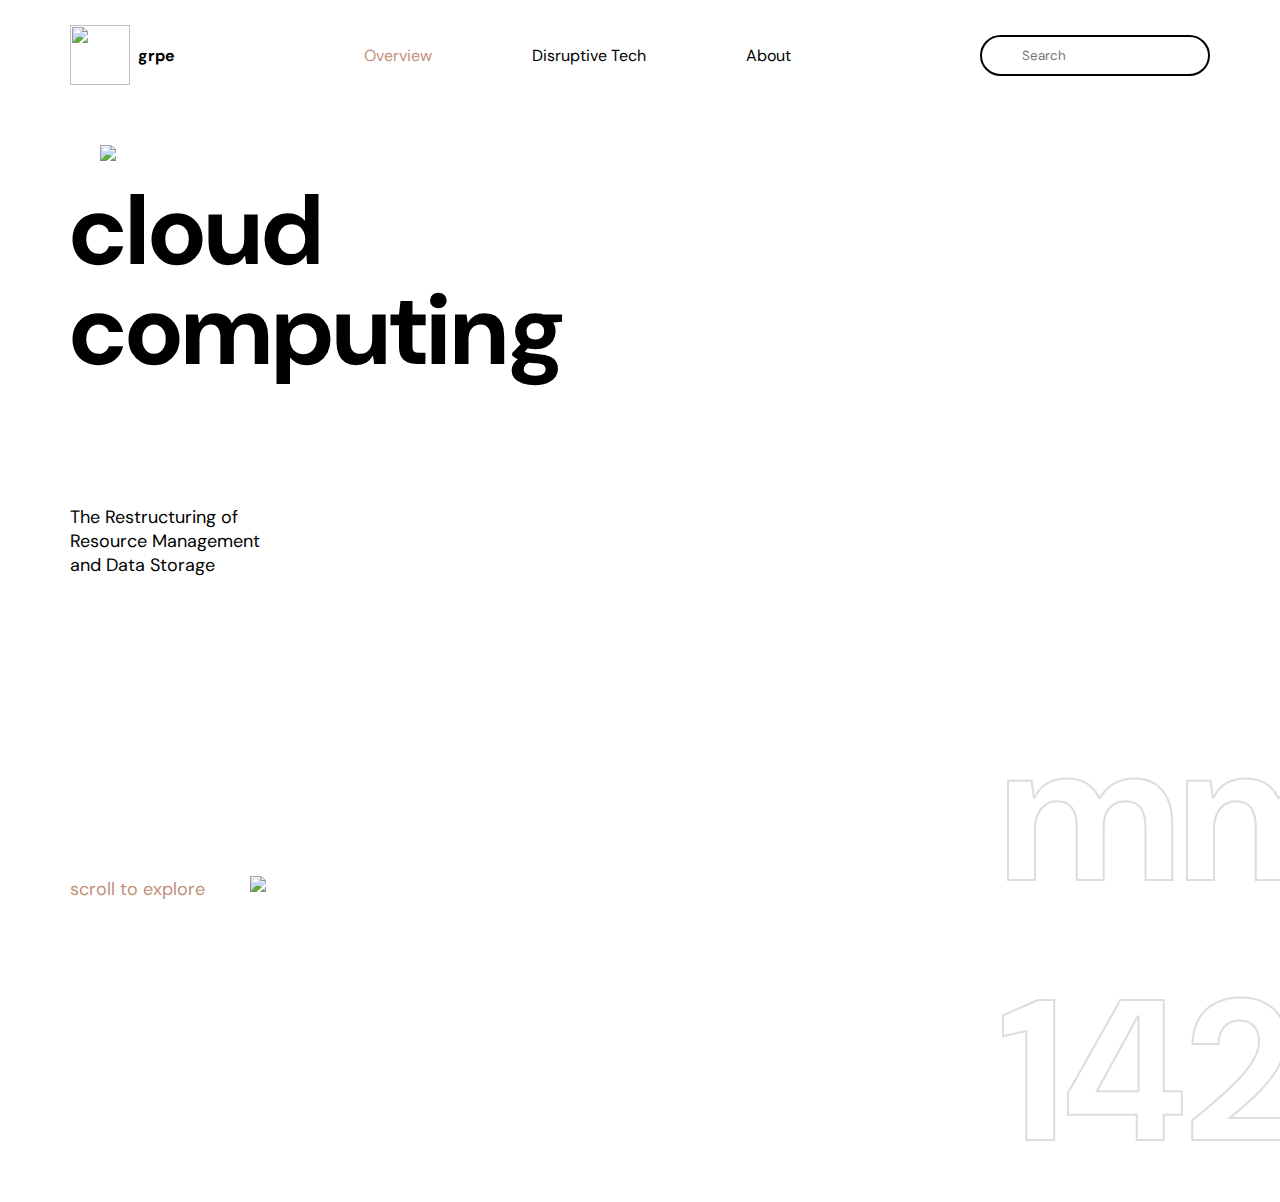
==== cloudcomputing.html @ ee5863e3 "Add files via upload" ====
<!DOCTYPE html>
<html lang="en">

<head>
    <meta charset="UTF-8">
    <meta name="viewport" content="width=device-width, initial-scale=1.0">
    <title>Cloud Computing</title>
    <link rel="icon" type="image" href="logo and favicon\black.png">
    <link rel="stylesheet" href="cloudcomputingstyle.css">
</head>

<body>
    <nav>
        <div class="logo">
            <img src="logo and favicon\black.png">
            <a href="#" target="_blank">grpe</a>
        </div>
        <ul>
            <li><a class="orange" href="#">Overview</a></li>
            <li><a class="black" href="#">Disruptive Tech</a></li>
            <li><a class="black" href="#">About</a></li>
        </ul>
         <form id="searchInput">
            <input type="text" id="searchInput" name="searchInput" placeholder="Search">
        </form>
    </nav>
    <div class="container"><img class="cloud" src="cloud.svg"></div>
    <div class="header">cloud<br>computing</div>
    <div class="tagline">The Restructuring of<br>Resource Management<br>and Data Storage</div>
    <div class="scroll">scroll to explore</div>
    <div class="arrow"><img src="icons/arrow.svg"></div>
    <div class="mms">mms 142</div>







<!--<script src="cloudcomputingscript.js"></script>-->
</body>
---- cloudcomputingstyle.css ----
@import url('https://fonts.googleapis.com/css2?family=DM+Sans:ital,opsz,wght@0,9..40,100;0,9..40,200;0,9..40,300;0,9..40,400;0,9..40,500;0,9..40,600;0,9..40,700;0,9..40,800;0,9..40,900;0,9..40,1000;1,9..40,100;1,9..40,200;1,9..40,300;1,9..40,400;1,9..40,500;1,9..40,600;1,9..40,700;1,9..40,800;1,9..40,900;1,9..40,1000&display=swap');

* {
    margin: 0;
    padding: 0;
    box-sizing: border-box;
    font-family: 'DM Sans', sans-serif;
}

a.orange {
    text-decoration: none;
    color: #BF8F78;
}

a.black {
    text-decoration: none;
    color: black;
}

li {
    list-style: none;
}

nav {
    background-color: white;
    display: flex;
    align-items: center;
    justify-content: space-between;
    height: 110px;
    margin: 0px 70px 0px;
}

nav .logo {
    display: flex;
    align-items: center;
}

nav .logo a {
    margin-left: 8px;
    font-size: 16px;
    font-weight: bold;
    text-decoration: none;
    color: black;
}

nav .logo img {
    width: 60px;
    height: 60px;
}

nav ul {
    display: flex;
    gap: 100px;
    font-size: 16px;

}

input[type=text] {
    width: 230px;
    padding: 10px 40px;
    border: 2px solid black;
    border-radius: 30px;
    background-color: white;
    background-image: url('icons/search.svg'), url('icons/close.svg');
    background-position: 10px, calc(100% - 10px);
    background-repeat: no-repeat, no-repeat;
}

.header {
    position: relative;
    display: flex;
    margin: 70px 0px 0px 70px;
    line-height: 100px;
    font-weight: bold;
    font-size: 100px;
    color: black;
}

.container {
    display: flex;
    justify-content: center;
}

.cloud {
    margin-top: 35px;
    position: absolute;
    z-index: -1;
    width: 1080px;
    animation: anime 0.8s infinite ease-in-out alternate;
    -webkit-animation: anime 0.8s infinite ease-in-out alternate;
}

@keyframes anime {
    100% {
        transform: translateY(10px);
        -webkit-transform: translateY(10px);
        -moz-transform: translateY(10px);
        -ms-transform: translateY(10px);
        -o-transform: translateY(10px);
    }
}

.tagline {
    color: black;
    margin: 125px 0px 0px 70px;
    font-size: 18px;
}

.scroll {
    color: #BF8F78;
    font-size: 18px;
    margin: 300px 0px 0px 70px;
}

.arrow {
    margin-left: 250px;
    margin-top: -25px;
}

.mms {
    font-size: 200px;
    font-weight: bold;
    -webkit-text-stroke: 2px #ddd;
    color: rgba(255, 255, 255, 0);
    margin-left: 1000px;
    margin-top: -215px;
}
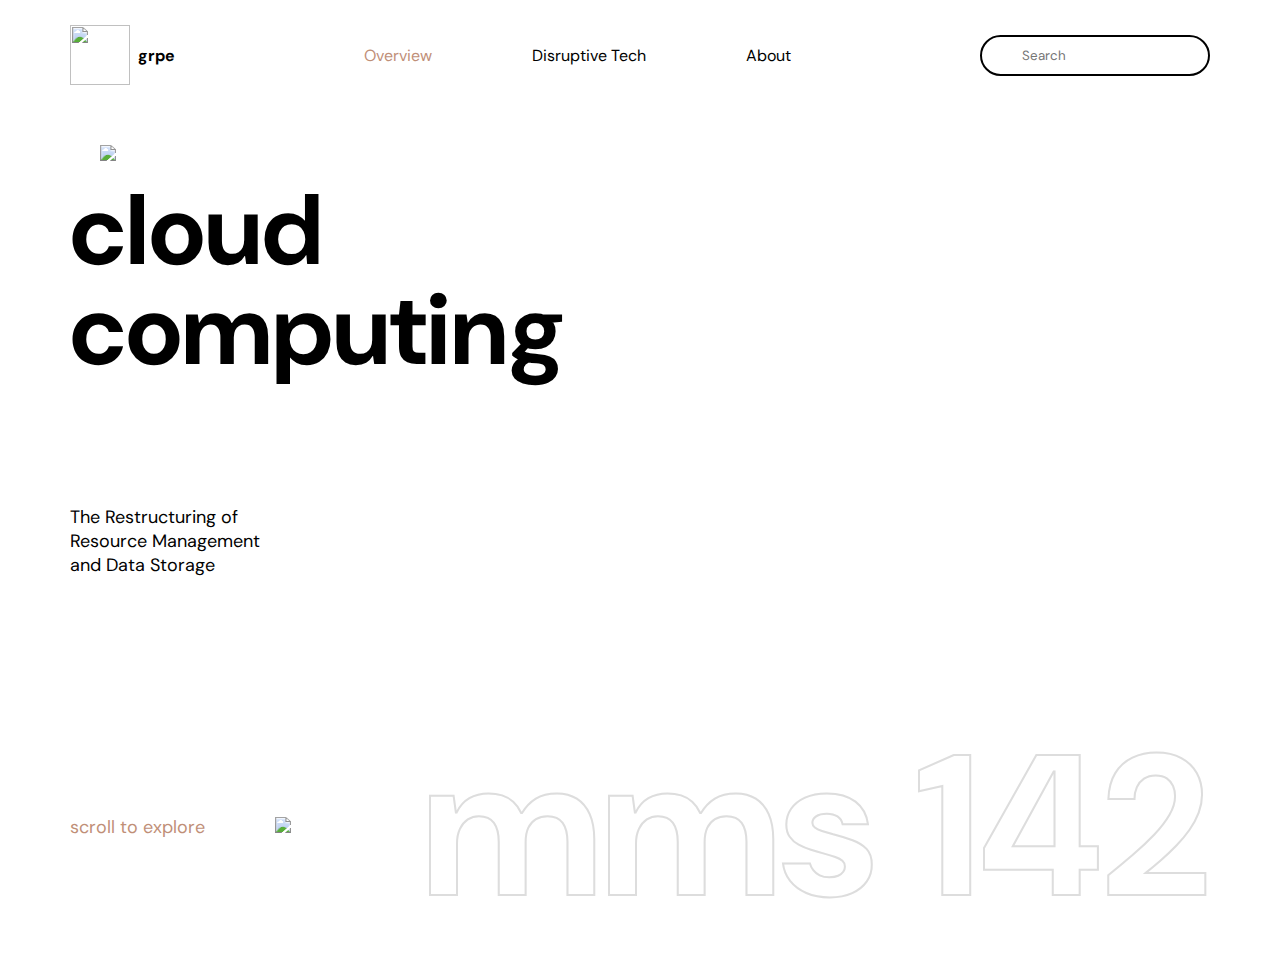
==== commit de419bac: "Add files via upload" ====
--- a/cloudcomputing.html
+++ b/cloudcomputing.html
@@ -27,15 +27,13 @@
     <div class="container"><img class="cloud" src="cloud.svg"></div>
     <div class="header">cloud<br>computing</div>
     <div class="tagline">The Restructuring of<br>Resource Management<br>and Data Storage</div>
-    <div class="scroll">scroll to explore</div>
-    <div class="arrow"><img src="icons/arrow.svg"></div>
-    <div class="mms">mms 142</div>
-
-
-
-
-
-
+    <div class="content">
+        <div class="inner">
+            <div class="scroll">scroll to explore</div>
+            <div class="arrow"><img src="icons/arrow.svg"></div>
+        </div>
+        <div class="mms">mms 142</div>
+    </div>
 
 <!--<script src="cloudcomputingscript.js"></script>-->
 </body>--- a/cloudcomputingstyle.css
+++ b/cloudcomputingstyle.css
@@ -69,7 +69,7 @@
 .header {
     position: relative;
     display: flex;
-    margin: 70px 0px 0px 70px;
+    margin: 70px 70px 0px 70px;
     line-height: 100px;
     font-weight: bold;
     font-size: 100px;
@@ -102,26 +102,35 @@
 
 .tagline {
     color: black;
-    margin: 125px 0px 0px 70px;
+    margin: 125px 70px 0px 70px;
     font-size: 18px;
+}
+
+.content {
+    margin-top: 150px;
+    display: flex;
+    align-items: center;
+    justify-content: space-between;
 }
 
 .scroll {
     color: #BF8F78;
     font-size: 18px;
-    margin: 300px 0px 0px 70px;
-}
-
-.arrow {
-    margin-left: 250px;
-    margin-top: -25px;
+    margin: 0px 70px 0px;
 }
 
 .mms {
+    display: flex;
+    justify-content: right;
+    margin: 0px 70px 0px;
     font-size: 200px;
     font-weight: bold;
     -webkit-text-stroke: 2px #ddd;
     color: rgba(255, 255, 255, 0);
-    margin-left: 1000px;
-    margin-top: -215px;
+    line-height: 200px;
+}
+
+.inner {
+    display: flex;
+    align-items: center;
 }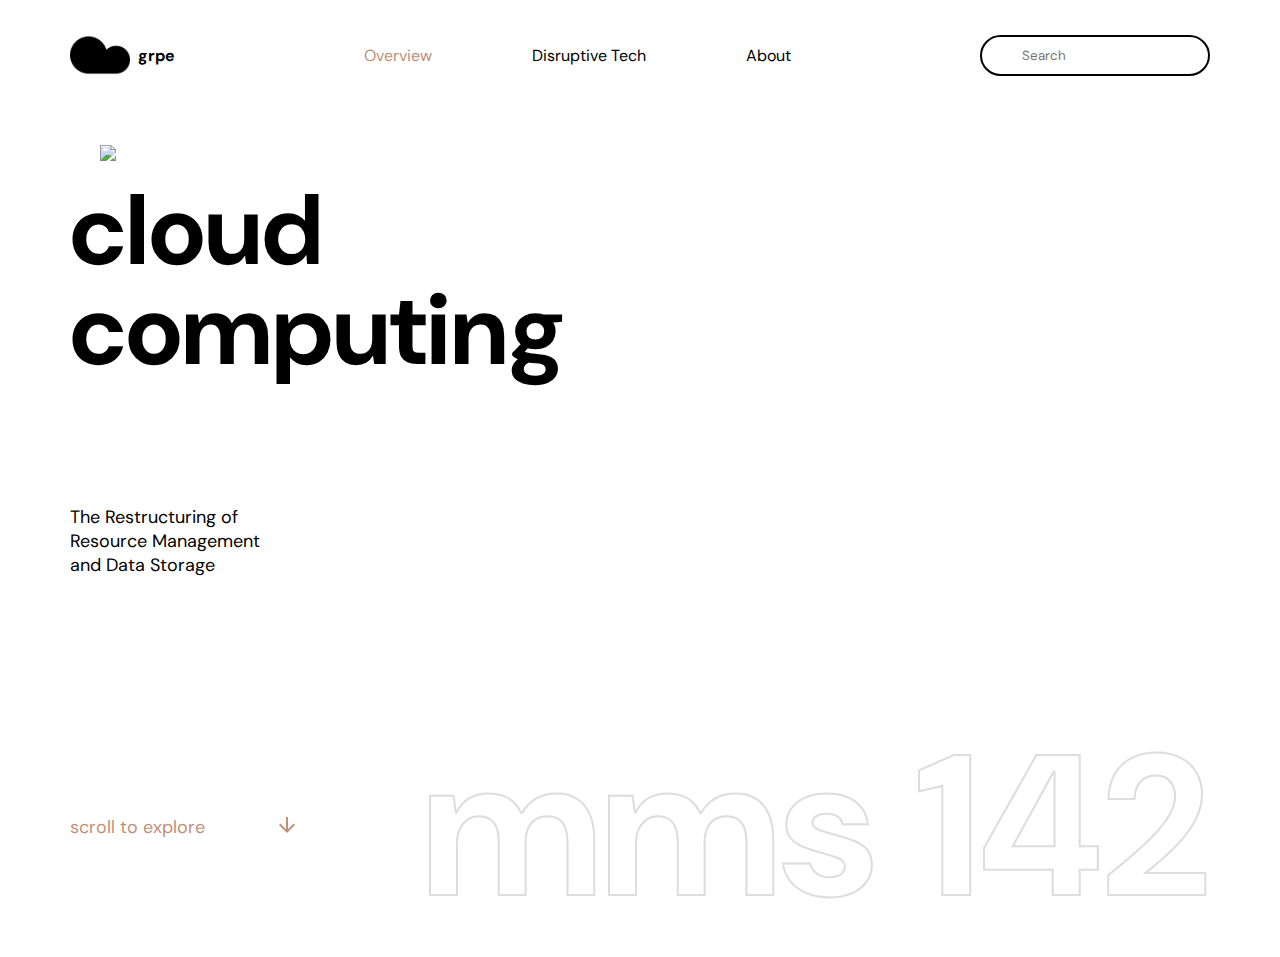
==== commit 0efeb372: "Update cloudcomputing.html" ====
--- a/cloudcomputing.html
+++ b/cloudcomputing.html
@@ -5,14 +5,14 @@
     <meta charset="UTF-8">
     <meta name="viewport" content="width=device-width, initial-scale=1.0">
     <title>Cloud Computing</title>
-    <link rel="icon" type="image" href="logo and favicon\black.png">
+    <link rel="icon" type="image" href="black.png">
     <link rel="stylesheet" href="cloudcomputingstyle.css">
 </head>
 
 <body>
     <nav>
         <div class="logo">
-            <img src="logo and favicon\black.png">
+            <img src="black.png">
             <a href="#" target="_blank">grpe</a>
         </div>
         <ul>
@@ -30,10 +30,10 @@
     <div class="content">
         <div class="inner">
             <div class="scroll">scroll to explore</div>
-            <div class="arrow"><img src="icons/arrow.svg"></div>
+            <div class="arrow"><img src="arrow.svg"></div>
         </div>
         <div class="mms">mms 142</div>
     </div>
 
 <!--<script src="cloudcomputingscript.js"></script>-->
-</body>+</body>
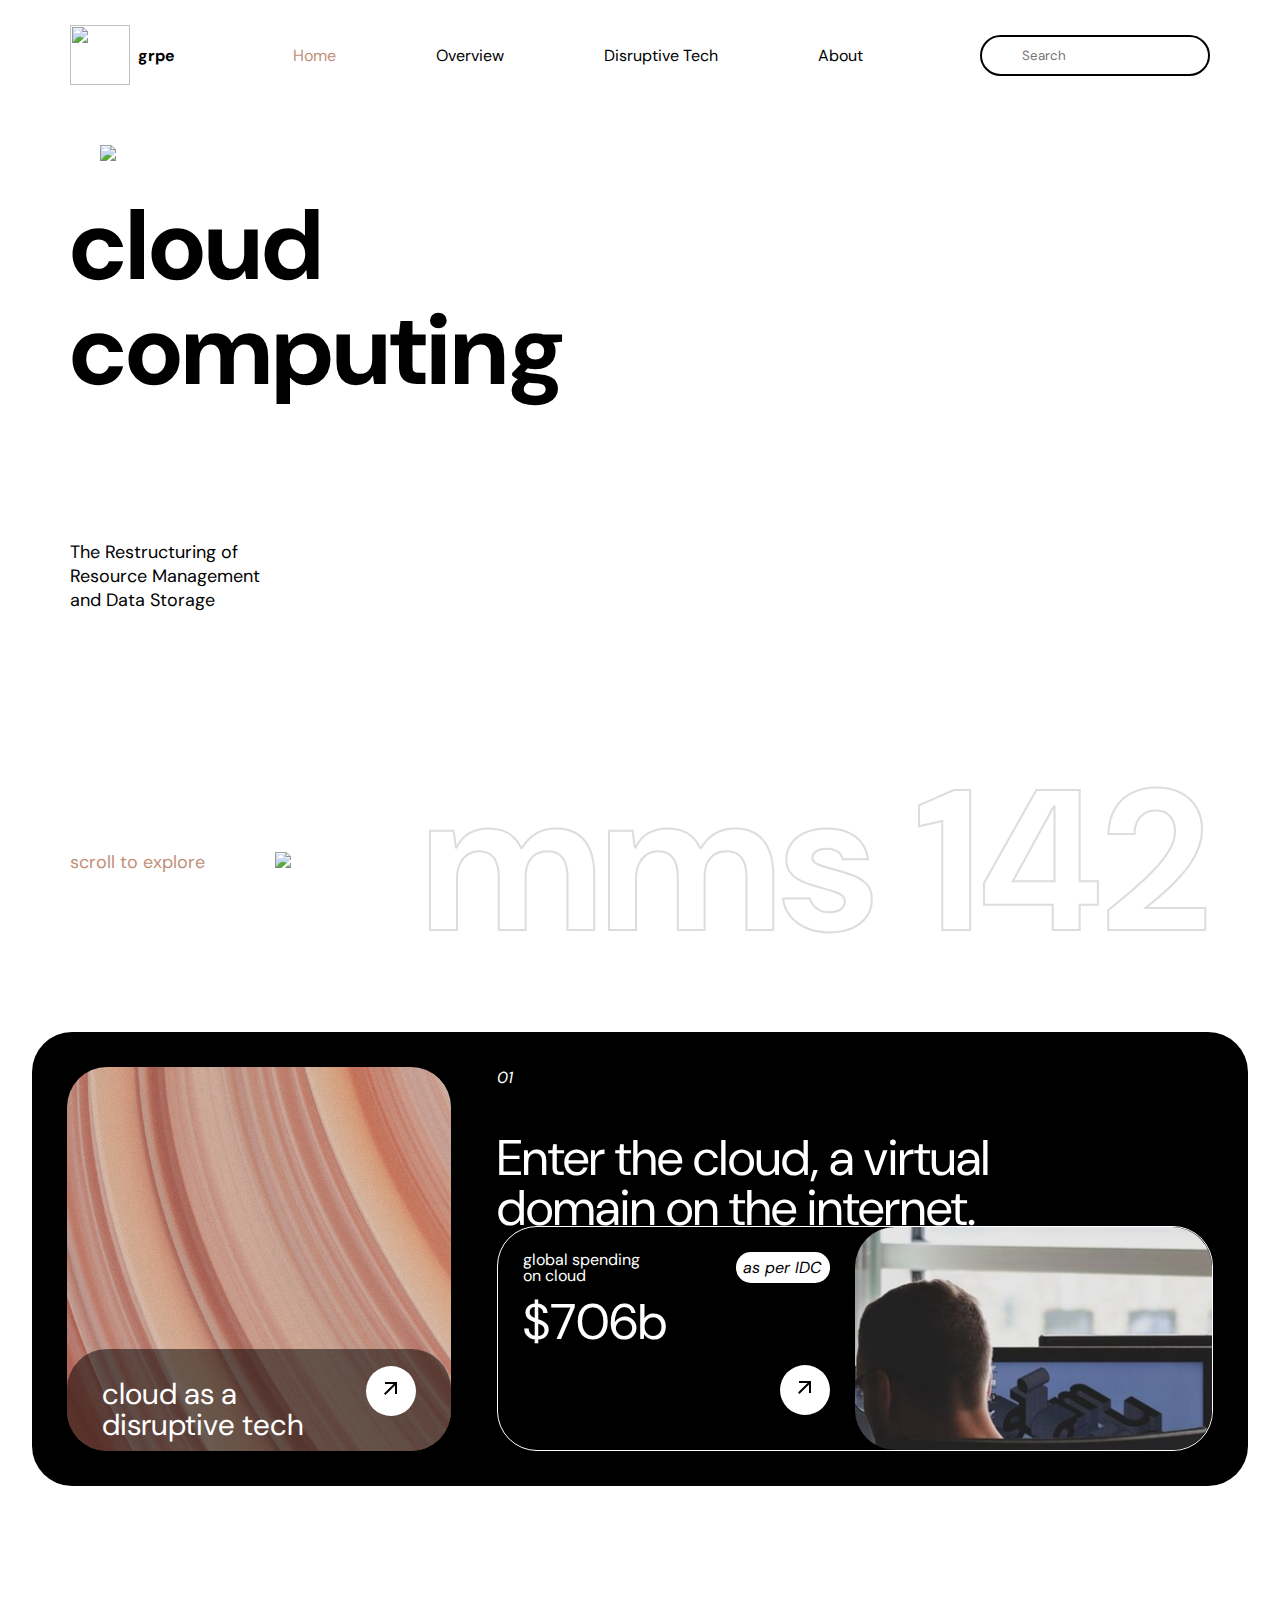
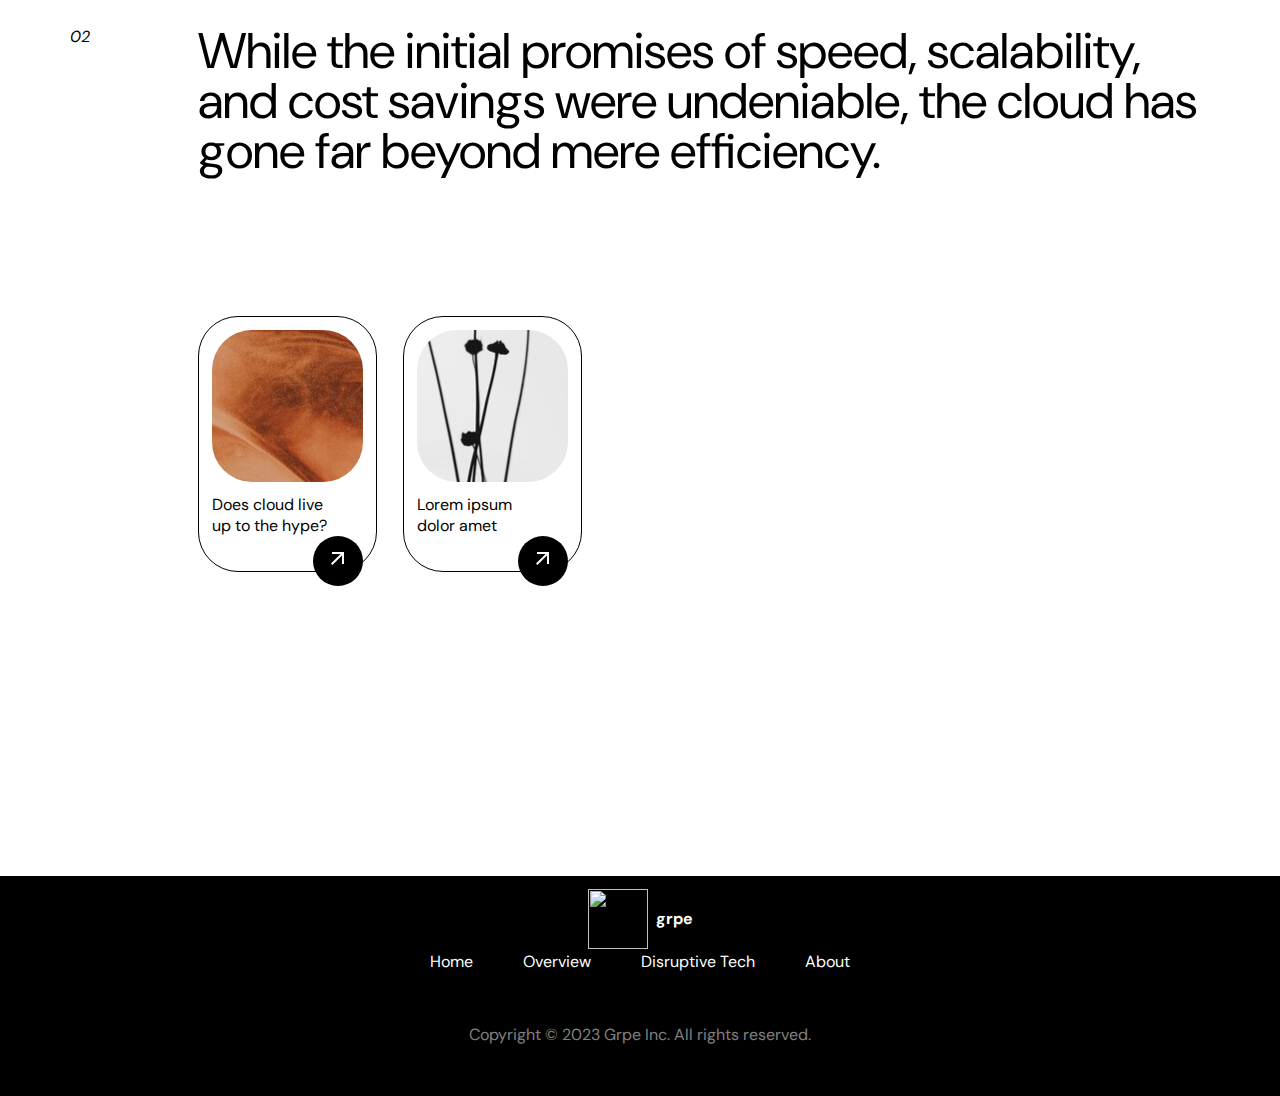
==== commit 9c79af0b: "Add files via upload" ====
--- a/cloudcomputing.html
+++ b/cloudcomputing.html
@@ -5,35 +5,136 @@
     <meta charset="UTF-8">
     <meta name="viewport" content="width=device-width, initial-scale=1.0">
     <title>Cloud Computing</title>
-    <link rel="icon" type="image" href="black.png">
+    <link rel="icon" type="image" href="logo and favicon\black.png">
     <link rel="stylesheet" href="cloudcomputingstyle.css">
 </head>
 
 <body>
     <nav>
         <div class="logo">
-            <img src="black.png">
+            <img src="logo and favicon\black.png">
             <a href="#" target="_blank">grpe</a>
         </div>
         <ul>
-            <li><a class="orange" href="#">Overview</a></li>
+            <li><a class="orange" href="#">Home</a></li>
+            <li><a class="black" href="#">Overview</a></li>
             <li><a class="black" href="#">Disruptive Tech</a></li>
             <li><a class="black" href="#">About</a></li>
         </ul>
-         <form id="searchInput">
-            <input type="text" id="searchInput" name="searchInput" placeholder="Search">
+        <form>
+            <input type="text" id="searchInput" placeholder="Search" oninput="searchAndHighlight()">
         </form>
     </nav>
     <div class="container"><img class="cloud" src="cloud.svg"></div>
-    <div class="header">cloud<br>computing</div>
-    <div class="tagline">The Restructuring of<br>Resource Management<br>and Data Storage</div>
-    <div class="content">
+    <div class="header1" class="searchword">cloud</div>
+    <div class="lineheight1"></div>
+    <div class="header2">computing</div>
+    <div class="tagline1">The Restructuring of</div>
+    <div></div>
+    <div class="tagline2">Resource Management</div>
+    <div></div>
+    <div class="tagline2">and Data Storage</div>
+    <div class="con">
         <div class="inner">
             <div class="scroll">scroll to explore</div>
-            <div class="arrow"><img src="arrow.svg"></div>
+            <div class="arrow"><img src="icons/arrow.svg"></div>
         </div>
         <div class="mms">mms 142</div>
     </div>
 
-<!--<script src="cloudcomputingscript.js"></script>-->
-</body>
+    <div class="container1">
+        <div class="grid">
+            <div class="container2">
+                <div class="container3">
+                    <div class="formargin">
+                        <div class="text1">
+                            cloud as a
+                        </div>
+                        <div class="lineheight2"></div>
+                        <div class="text1">    
+                            disruptive tech
+                        </div>
+                    </div>
+                    <div class="whitebutton1">
+                        <div class="arrowoutward"><img src="arrowoutward.svg"></div>
+                    </div>
+                </div>
+            </div>
+            <div class="container4">
+                <div class="text2">
+                    01
+                </div>
+                <div class="space1"></div>
+                <div class="text3">
+                    Enter the cloud, a virtual<br>domain on the internet.
+                </div>
+                <div class="container5">
+                    <div class="container6">
+                        <div class="text4">as per IDC</div>
+                        <div class="text5">global spending<br>on cloud</div>
+                        <div class="space2"></div>
+                        <div class="text6">$706b</div>
+                        <div class="whitebutton2">
+                            <div class="arrowoutward"><img src="arrowoutward.svg"></div>
+                        </div>
+                    </div>
+                    <div class="container7"></div>
+                </div>
+            </div>
+        </div>
+    </div>
+
+    <div class="cointainer8">
+        <div class="container9">
+            <div class="text7">
+                02
+            </div>
+            <div class="text8">
+                While the initial promises of speed, scalability,<br>and cost savings were undeniable, the cloud
+                has<br>gone far beyond mere efficiency.
+            </div>
+        </div>
+    </div>
+
+    <div class="container10">
+        <div class="card1">
+            <div class="card2">
+                <div class="image1">
+                </div>
+                <div class="text9">
+                    Does cloud live<br>up to the hype?
+                </div>
+                <div class="blackbutton">
+                    <div class="arrowoutward"><img src="arrowoutwardwhite.svg"></div>
+                </div>
+            </div>
+            <div class="card3">
+                <div class="image2">
+                </div>
+                <div class="text10">
+                    Lorem ipsum<br>dolor amet
+                </div>
+                <div class="blackbutton">
+                    <div class="arrowoutward"><img src="arrowoutwardwhite.svg"></div>
+                </div>
+            </div>
+        </div>
+    </div>
+
+    <footer>
+        <div class="logo">
+            <img src="logo and favicon\white.png">
+            <a href="#" target="_blank">grpe</a>
+        </div>
+        <ul>
+            <li><a class="white" href="#">Home</a></li>
+            <li><a class="white" href="#">Overview</a></li>
+            <li><a class="white" href="#">Disruptive Tech</a></li>
+            <li><a class="white" href="#">About</a></li>
+        </ul>
+        <div class="copyright">
+            Copyright © 2023 Grpe Inc. All rights reserved.
+        </div>
+    </footer>
+    <script src="cloudcomputingscript.js"></script>
+</body>--- a/cloudcomputingstyle.css
+++ b/cloudcomputingstyle.css
@@ -6,6 +6,10 @@
     box-sizing: border-box;
     font-family: 'DM Sans', sans-serif;
 }
+
+.highlight {
+    background-color: yellow;
+  }
 
 a.orange {
     text-decoration: none;
@@ -66,18 +70,31 @@
     background-repeat: no-repeat, no-repeat;
 }
 
-.header {
-    position: relative;
-    display: flex;
-    margin: 70px 70px 0px 70px;
-    line-height: 100px;
+.header1 {
+    position: relative;
+    display: flex;
+    margin-top: 70px;
+    margin-left: 70px;
     font-weight: bold;
     font-size: 100px;
     color: black;
 }
 
+.header2 {
+    position: relative;
+    display: flex;
+    margin-left: 70px;
+    font-weight: bold;
+    font-size: 100px;
+    color: black;
+}
+
+.lineheight1 {
+    margin-top: -25px;
+}
+
 .container {
-    display: flex;
+    display: flex;      
     justify-content: center;
 }
 
@@ -100,13 +117,20 @@
     }
 }
 
-.tagline {
+.tagline1 {
     color: black;
     margin: 125px 70px 0px 70px;
     font-size: 18px;
 }
 
-.content {
+.tagline2 {
+    color: black;
+    margin-left: 70px;
+    margin-right: 70px;
+    font-size: 18px;
+}
+
+.con {
     margin-top: 150px;
     display: flex;
     align-items: center;
@@ -133,4 +157,329 @@
 .inner {
     display: flex;
     align-items: center;
+}
+
+.container1 {
+    position: relative;
+    background-color: black;
+    width: 95vw;
+    border-radius: 40px;
+    margin: 0 auto;
+    padding: 35px;
+    margin-top: 70px;
+}
+
+.grid {
+    display: grid;
+    grid-template-columns: 3fr 5fr;
+}
+
+.container2 {
+    position: relative;
+    width: 30vw;
+    height: 30vw;
+    background-image: url(abstract1.png);
+    background-position: center;
+    border-radius: 40px;
+
+}
+
+.container3 {
+    width: 30vw;
+    height: 8vw;
+    background-color: rgba(0, 0, 0, 0.5);
+    border-radius: 40px;
+    position: absolute;
+    bottom: 0;
+    padding: 0px 35px;
+    align-items: center;
+}
+
+.formargin {
+    margin: 8% 0px;
+}
+
+.text1 {
+    color: white;
+    font-size: 30px;
+}
+
+.lineheight2 {
+    margin-top: -7.5px;
+}
+
+@media screen and (max-width: 800px) {
+    .text1 {
+      font-size: 14px;
+      line-height: 14px;
+    }
+  }
+
+.text2 {
+    font-size: 16px;
+    color: white;
+    font-style: italic;
+}
+
+@media screen and (max-width: 800px) {
+    .text2 {
+      font-size: 7px;
+      line-height: 7px;
+    }
+  }
+
+.space1 {
+    color: rgba(0, 0, 0, 0);
+    height: 5vh;
+}
+
+.text3 {
+    color: white;
+    font-size: 50px;
+    line-height: 50px;
+}
+
+@media screen and (max-width: 800px) {
+    .text3 {
+      font-size: 23px;
+      line-height: 23px;
+    }
+  }
+
+.container4 {
+    position: relative;
+}
+
+.container5 {
+    background-color: rgba(0, 0, 0, 0);
+    border-style: solid;
+    border-width: 1px;
+    border-color: white;
+    border-radius: 40px;
+    width: 100%;
+    height: 25vh;
+    position: absolute;
+    bottom: 0;
+    display: grid;
+    grid-template-columns: 1fr 1fr;
+}
+
+.container6 {
+    position: relative;
+    padding: 25px;
+}
+
+.text4 {
+    background-color: white;
+    border-radius: 15px;
+    color: black;
+    font-size: 16px;
+    font-style: italic;
+    line-height: 16px;
+    position: absolute;
+    right: 25px;
+    padding: 7.5px;
+}
+
+.text5 {
+    color: white;
+    font-size: 16px;
+    line-height: 16px;
+}
+
+.space2 {
+    color: rgba(0, 0, 0, 0);
+    height: 1vw;
+}
+
+.text6 {
+    color: white;
+    font-size: 50px;
+    line-height: 50px;
+}
+
+.container7 {
+    background-image: url(spending.jpg);
+    background-position: center;
+    border-radius: 40px;
+}
+
+.container8 {
+    position: relative;
+    display: grid;
+    grid-template-rows: 2hr 3hr;
+    width: 100vw;
+}
+
+.container9 {
+    margin: 140px 70px 70px 70px;
+}
+
+.text7 {
+    font-size: 16px;
+    color: black;
+    font-style: italic;
+    position: absolute;
+}
+
+.text8 {
+    color: black;
+    font-size: 50px;
+    line-height: 50px;
+    margin-left: 10vw;
+}
+
+.container10 {
+    display: relative;
+}
+
+.card1 {
+    margin-top: 70px;
+    position: absolute;
+    width: 30vw;
+    height: 20vw;
+    margin-left: calc(70px + 10vw);
+    display: grid;
+    grid-template-columns: 1fr 1fr;
+    column-gap: 2vw;
+}
+
+.card2 {
+    position: relative;
+    width: 100%;
+    height: 100%;
+    border-style: solid;
+    border-width: 1px;
+    border-radius: 40px;
+    background-color: rgba(0, 0, 0, 0);
+}
+
+.card3 {
+    position: relative;
+    width: 100%;
+    height: 100%;
+    border-style: solid;
+    border-width: 1px;
+    border-radius: 40px;
+    background-color: rgba(0, 0, 0, 0);
+}
+
+.image1 {
+    position: absolute;
+    width: calc(100% - 2vw);
+    margin: 1vw;
+    height: 60%;
+    background-image: url(abstract2.jpg);
+    background-position: center;
+    border-radius: 40px;
+}
+
+.image2 {
+    position: absolute;
+    width: calc(100% - 2vw);
+    margin: 1vw;
+    height: 60%;
+    background-image: url(abstract3.jpg);
+    background-position: center;
+    border-radius: 40px;
+}
+
+.text9 {
+    margin-top: 100%;
+    margin-left: 1vw;
+    font-size: 16px;
+}
+
+.text10 {
+    margin-top: 100%;
+    margin-left: 1vw;
+    font-size: 16px;
+}
+
+.whitebutton1 {
+    position: absolute;
+    right: 35px;
+    bottom: 35px;
+    width: 50px;
+    height: 50px;
+    border-radius: 50%;
+    background-color: white;
+    display: flex;
+    align-items: center;
+}
+
+.whitebutton2 {
+    position: absolute;
+    right: 25px;
+    bottom: 35px;
+    width: 50px;
+    height: 50px;
+    border-radius: 50%;
+    background-color: white;
+    display: flex;
+    align-items: center;
+}
+
+.blackbutton {
+    position: absolute;
+    right: 1vw;
+    width: 50px;
+    height: 50px;
+    border-radius: 50%;
+    background-color: black;
+    display: flex;
+    align-items: center;
+}
+
+.arrowoutward {
+    margin: 0 auto;
+}
+
+footer {
+    margin-top: 700px;
+    background-color: black;
+    height: 220px;
+}
+
+footer .logo {
+    display: flex;
+    align-items: center;
+    justify-content: center;
+}
+
+footer .logo a {
+    margin-top: 1vw;
+    margin-left: 8px;
+    font-size: 16px;
+    font-weight: bold;
+    text-decoration: none;
+    color: white;
+}
+
+footer .logo img {
+    margin-top: 1vw;
+    width: 60px;
+    height: 60px;
+}
+
+footer ul {
+    margin-top: 0.2vw;
+    display: flex;
+    align-items: center;
+    justify-content: center;
+    gap: 50px;
+    font-size: 16px;
+}
+
+a.white {
+    text-decoration: none;
+    color: white;
+}
+
+.copyright {
+    display: flex;
+    align-items: center;
+    justify-content: center;
+    color: #808080;
+    margin-top: 4vw;
 }